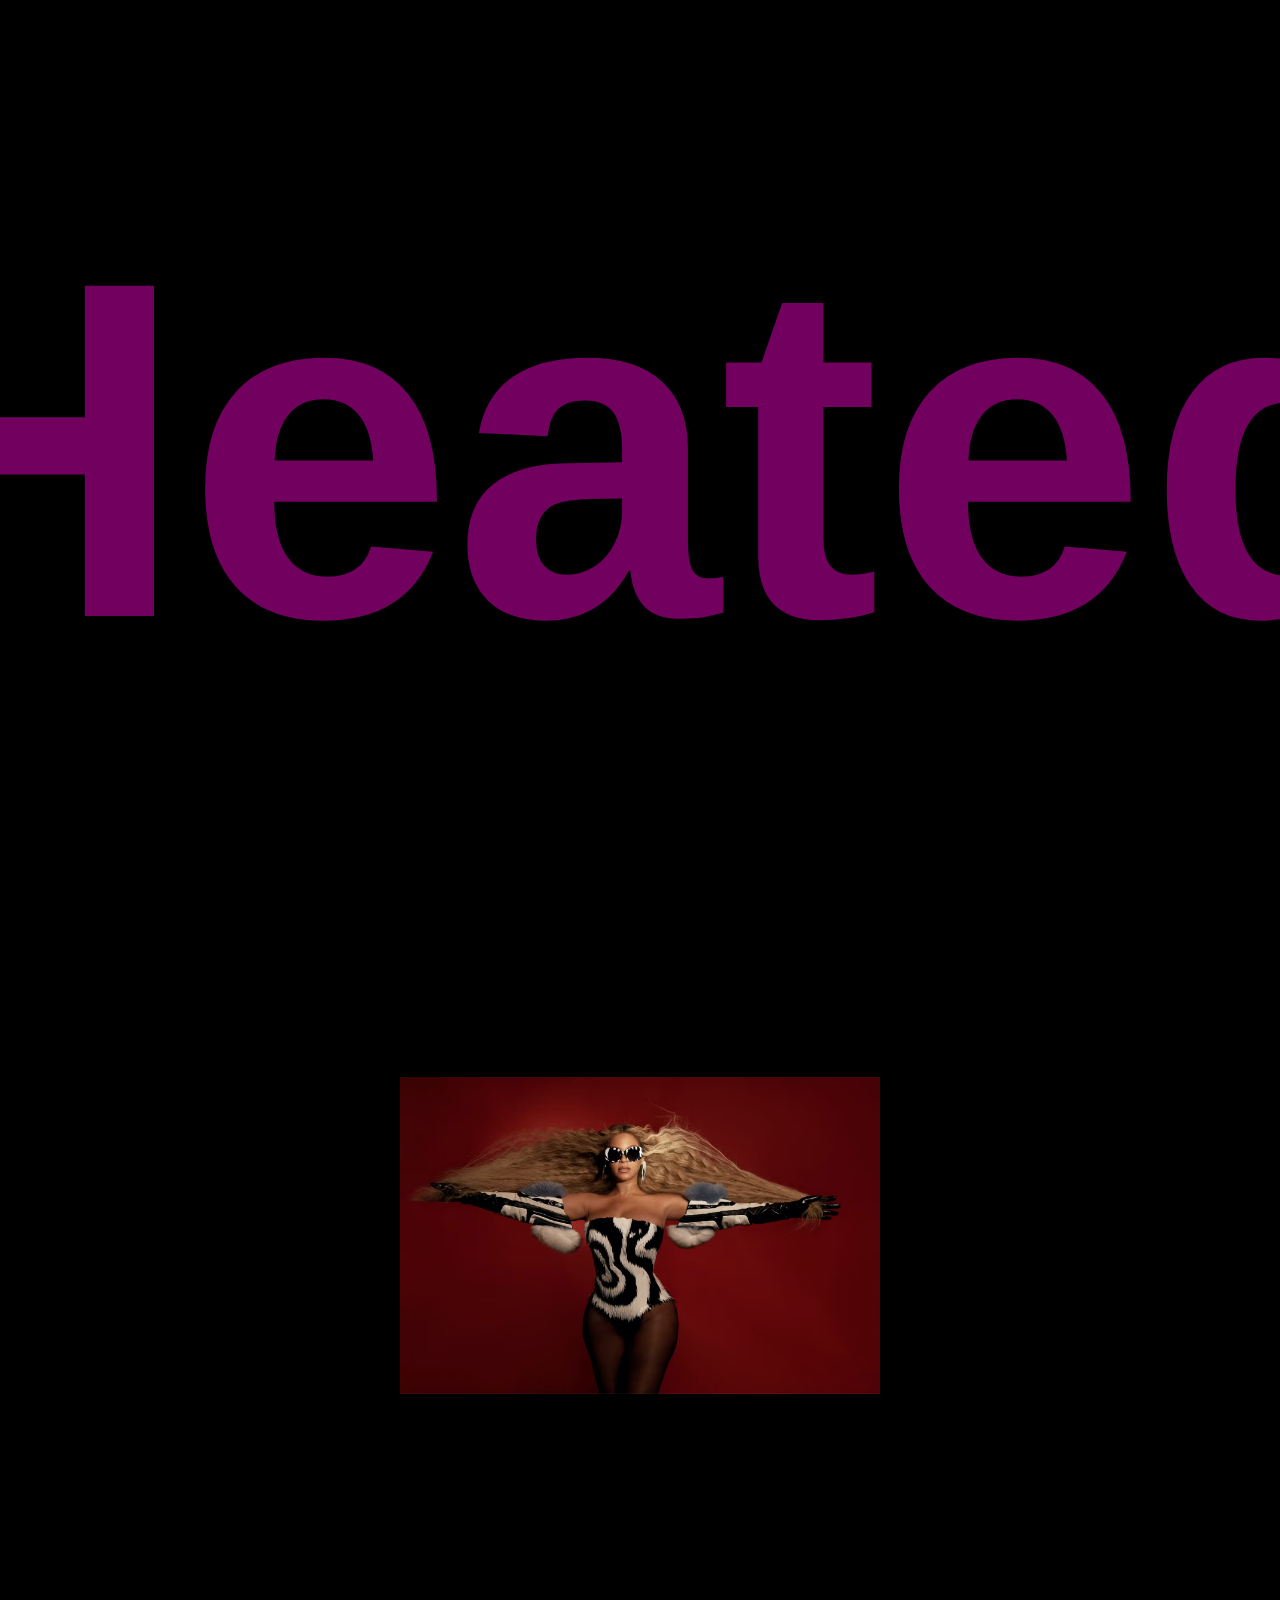
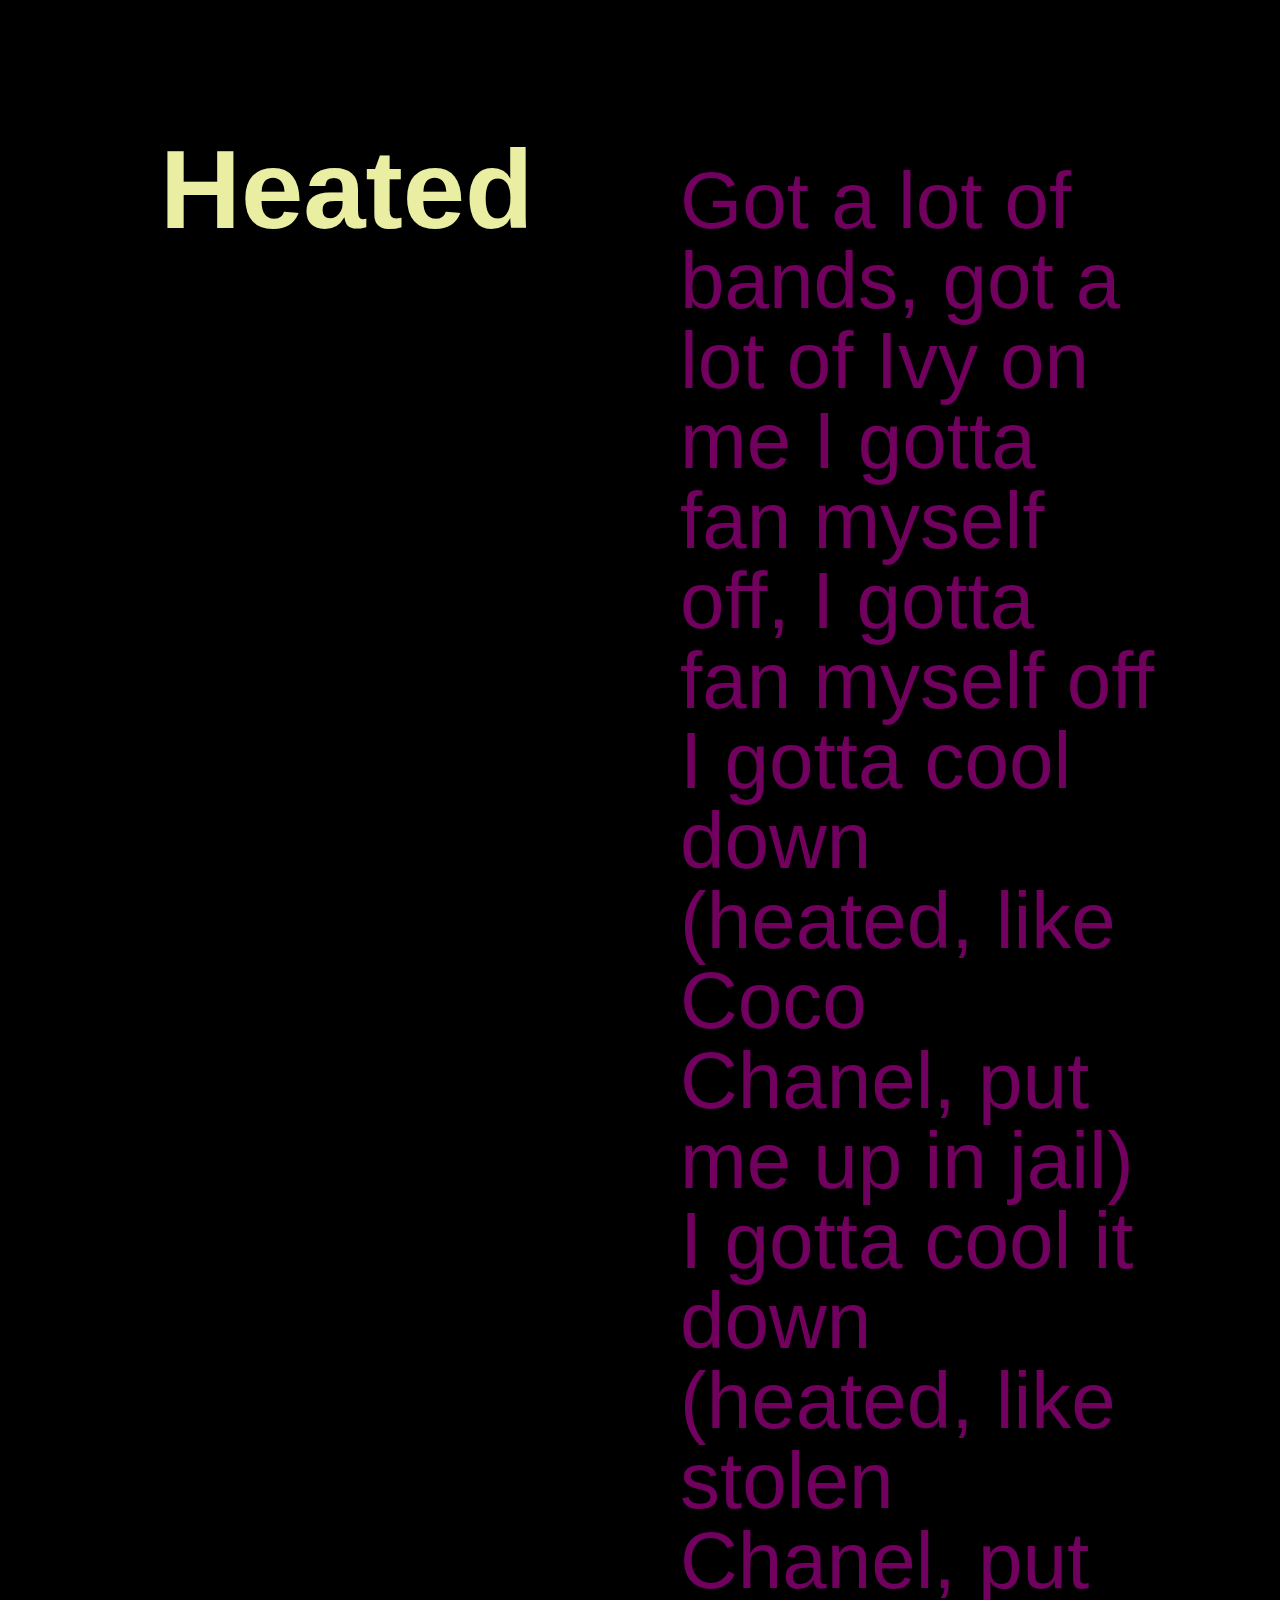
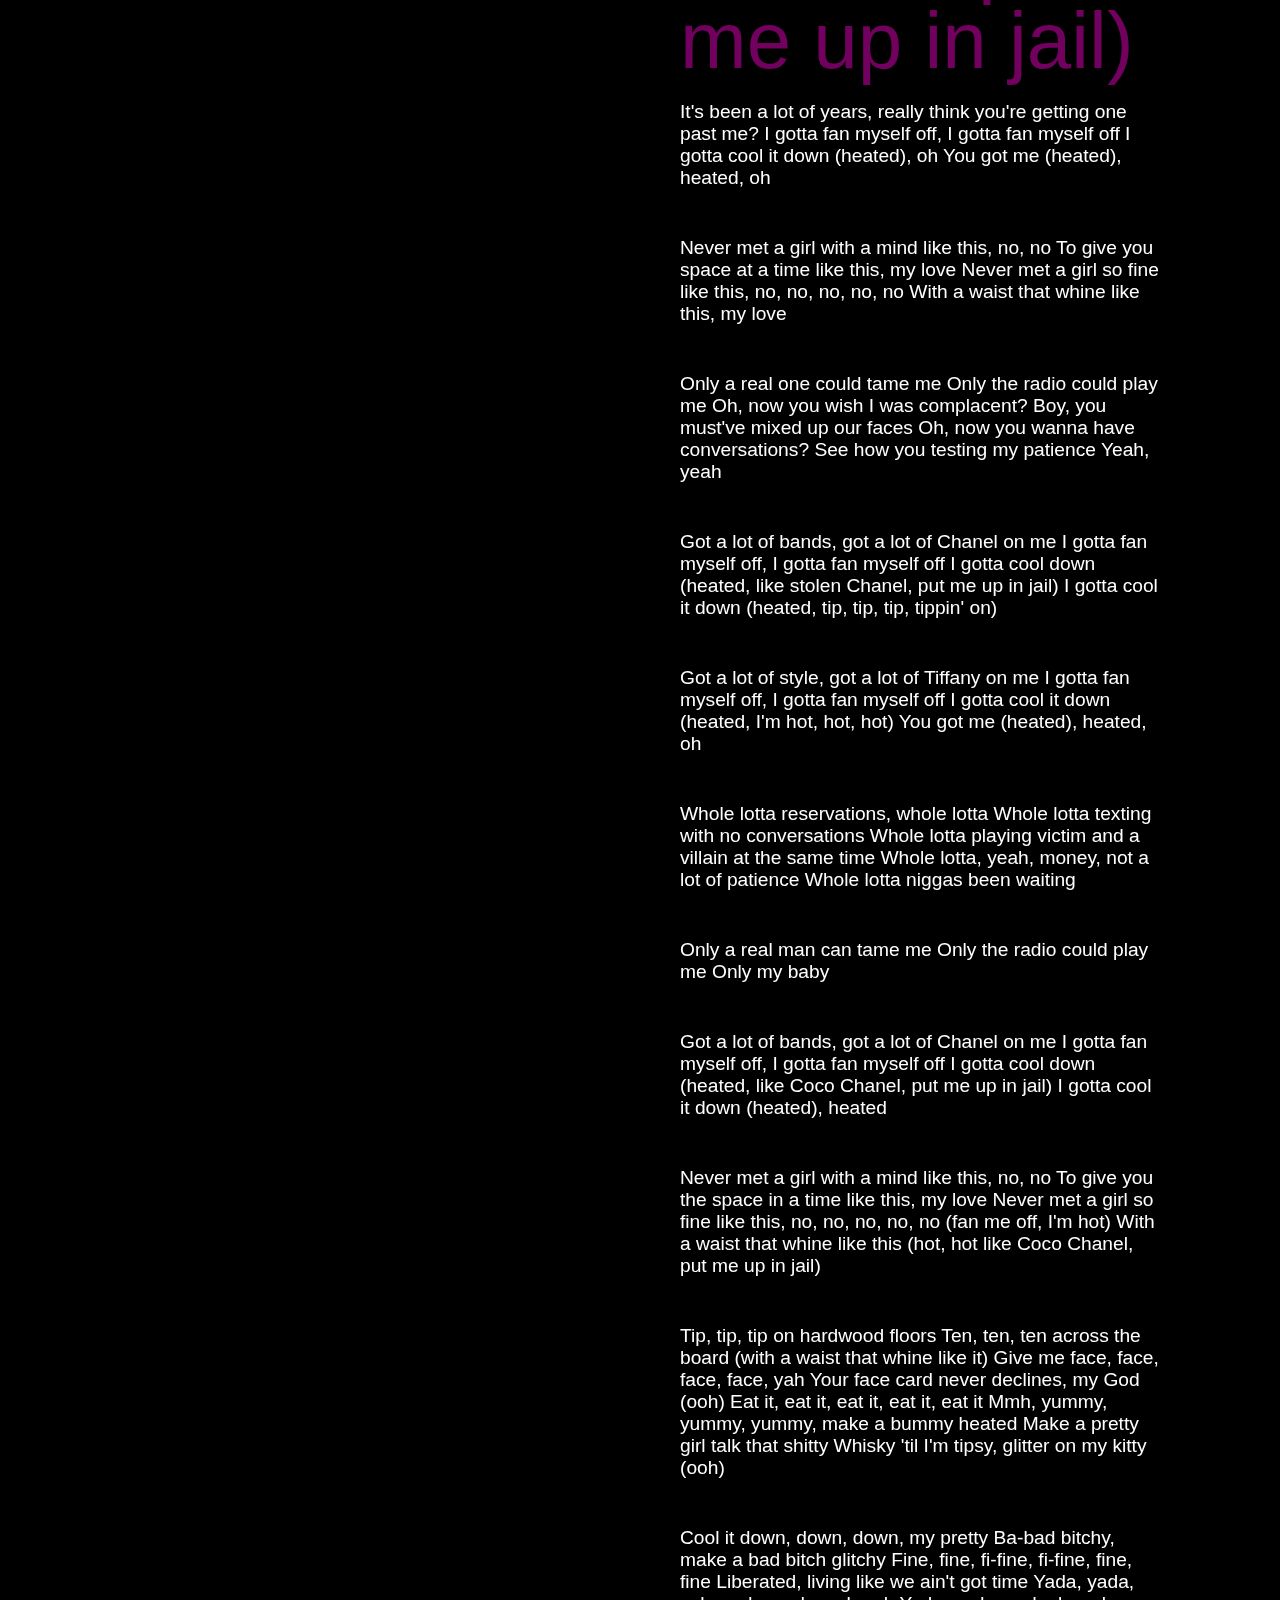
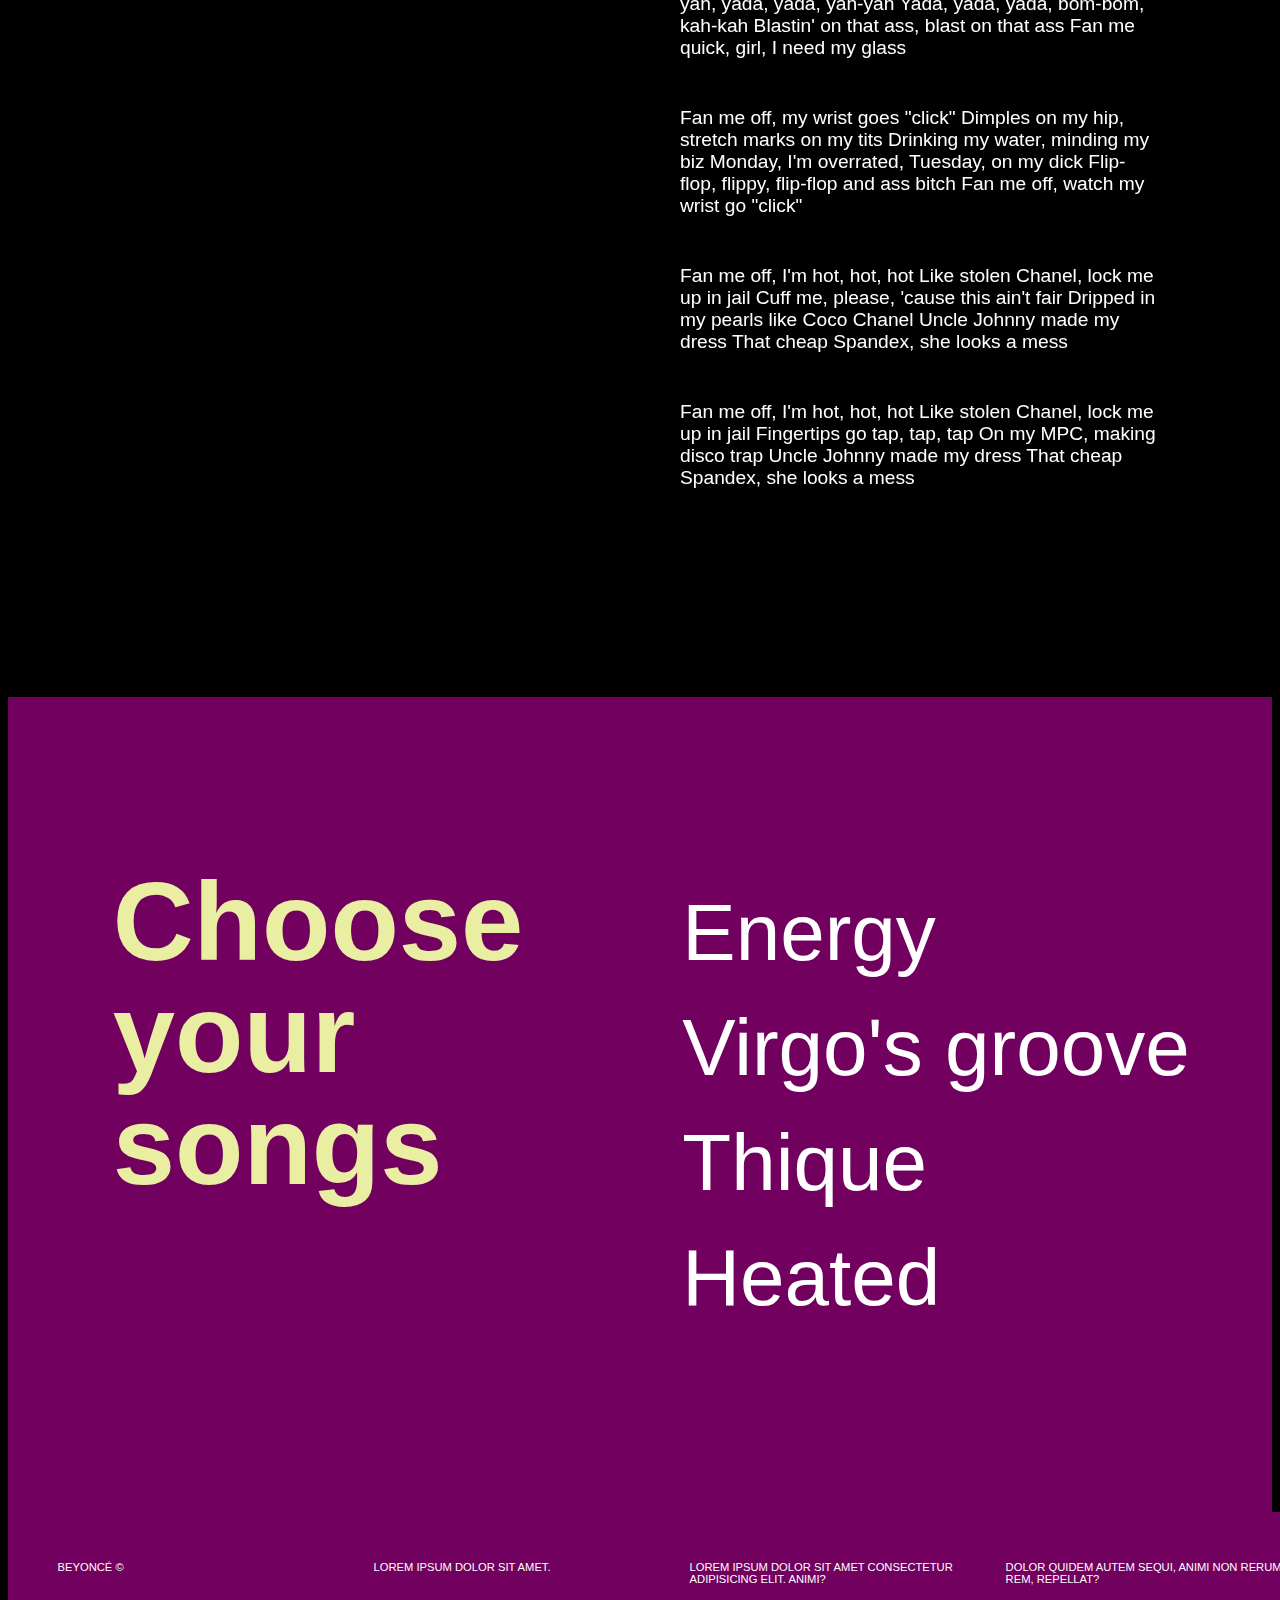
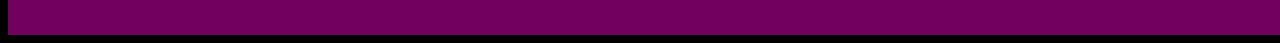
==== heated.html @ 6f000680 "B" ====
<!DOCTYPE html>
<html dir="ltr" lang="en">

<head>
    <meta charset="UTF-8">
    <meta http-equiv="X-UA-Compatible" content="IE=edge">
    <meta name="viewport" content="width=device-width, initial-scale=1.0">
    <title>Renaissance Tour</title>
    <link rel="stylesheet" href="style.css">
</head>

<body>
    <header>
        <h1 class="main-title">Heated</h1>
    </header>

    <section>
        <figure class="left sticky">
            <img src="image/heated.avif" alt="Beyoncé in glitter on a horse">
        </figure>
    </section>

    <section>
        <figure class="left sticky">
            <h1>Heated</h1>
        </figure>
        <article class="right">
            <h2>Got a lot of bands, got a lot of Ivy on me
                I gotta fan myself off, I gotta fan myself off
                I gotta cool down (heated, like Coco Chanel, put me up in jail)
                I gotta cool it down (heated, like stolen Chanel, put me up in jail)</h2>
            <p>It's been a lot of years, really think you're getting one past me?
                I gotta fan myself off, I gotta fan myself off
                I gotta cool it down (heated), oh
                You got me (heated), heated, oh</p>
            <p>Never met a girl with a mind like this, no, no
                To give you space at a time like this, my love
                Never met a girl so fine like this, no, no, no, no, no
                With a waist that whine like this, my love</p>
            <p>Only a real one could tame me
                Only the radio could play me
                Oh, now you wish I was complacent?
                Boy, you must've mixed up our faces
                Oh, now you wanna have conversations?
                See how you testing my patience
                Yeah, yeah</p>
            <p>Got a lot of bands, got a lot of Chanel on me
                I gotta fan myself off, I gotta fan myself off
                I gotta cool down (heated, like stolen Chanel, put me up in jail)
                I gotta cool it down (heated, tip, tip, tip, tippin' on)</p>
            <p>Got a lot of style, got a lot of Tiffany on me
                I gotta fan myself off, I gotta fan myself off
                I gotta cool it down (heated, I'm hot, hot, hot)
                You got me (heated), heated, oh</p>
            <p>Whole lotta reservations, whole lotta
                Whole lotta texting with no conversations
                Whole lotta playing victim and a villain at the same time
                Whole lotta, yeah, money, not a lot of patience
                Whole lotta niggas been waiting</p>
            <p>Only a real man can tame me
                Only the radio could play me
                Only my baby</p>
            <p>Got a lot of bands, got a lot of Chanel on me
                I gotta fan myself off, I gotta fan myself off
                I gotta cool down (heated, like Coco Chanel, put me up in jail)
                I gotta cool it down (heated), heated</p>
            <p>Never met a girl with a mind like this, no, no
                To give you the space in a time like this, my love
                Never met a girl so fine like this, no, no, no, no, no (fan me off, I'm hot)
                With a waist that whine like this (hot, hot like Coco Chanel, put me up in jail)</p>
            <p>Tip, tip, tip on hardwood floors
                Ten, ten, ten across the board (with a waist that whine like it)
                Give me face, face, face, face, yah
                Your face card never declines, my God (ooh)
                Eat it, eat it, eat it, eat it, eat it
                Mmh, yummy, yummy, yummy, make a bummy heated
                Make a pretty girl talk that shitty
                Whisky 'til I'm tipsy, glitter on my kitty (ooh)</p>
            <p>Cool it down, down, down, my pretty
                Ba-bad bitchy, make a bad bitch glitchy
                Fine, fine, fi-fine, fi-fine, fine, fine
                Liberated, living like we ain't got time
                Yada, yada, yah, yada, yada, yah-yah
                Yada, yada, yada, bom-bom, kah-kah
                Blastin' on that ass, blast on that ass
                Fan me quick, girl, I need my glass</p>
            <p>Fan me off, my wrist goes "click"
                Dimples on my hip, stretch marks on my tits
                Drinking my water, minding my biz
                Monday, I'm overrated, Tuesday, on my dick
                Flip-flop, flippy, flip-flop and ass bitch
                Fan me off, watch my wrist go "click"</p>
            <p>Fan me off, I'm hot, hot, hot
                Like stolen Chanel, lock me up in jail
                Cuff me, please, 'cause this ain't fair
                Dripped in my pearls like Coco Chanel
                Uncle Johnny made my dress
                That cheap Spandex, she looks a mess</p>
            <p>Fan me off, I'm hot, hot, hot
                Like stolen Chanel, lock me up in jail
                Fingertips go tap, tap, tap
                On my MPC, making disco trap
                Uncle Johnny made my dress
                That cheap Spandex, she looks a mess</p>
        </article>
    </section>

    <section class="darkerbg">
        <figure class="left sticky">
            <h1>Choose
                your
                songs
            </h1>
        </figure>
        <article>
            <nav class="nav">
                <a href="index.html#opening">Energy</a>
                <a href="virgo.html">Virgo's groove</a>
                <a href="thique.html">Thique</a>
                <a href="heated.html">Heated</a>
            </nav>
        </article>
    </section>

    <footer>
        <div>Beyoncé ©</div>
        <div>Lorem ipsum dolor sit amet.</div>
        <div>Lorem ipsum dolor sit amet consectetur adipisicing elit. Animi?</div>
        <div>Dolor quidem autem sequi, animi non rerum. Rem, repellat?</div>
    </footer>
</body>

</html>
---- style.css ----
body {
    font-size: 1vmin;
    color: #fff;
    background-color: #000000;
    font-family: Gotham, Arial, Helvetica, sans-serif;
}

nav {
    font-family: "zuume-edge", sans-serif;
    font-weight: 400;
    font-style: normal;
    color: #fff;
    background-color: #71005F;
    font-size: 5rem;
    line-height: 5rem;
    margin: 0 0 1rem;
    padding-left: 2rem;
    display: flex;
    flex-direction: column;
    justify-content: space-between;
}

.nav a:link {
    background-color: #71005F;
    color: #fff;
    font-family: "zuume-edge", sans-serif;
    font-weight: 400;
    text-decoration: none;
    padding: 1.1rem;
}
.nav a:visited {
    color:#eee;
} 
.nav a:hover {
    color:#E9EEA2;
}

header {
    width: 100%;
    height: 100vh;
    display: flex;
    justify-content: center;
    align-items: center;
    background: fixed no-repeat center center;
    background-size: cover;
}

article.side {
    background-color: #E9EEA2;
    max-width: 600px;
    width: 100%;
    height: auto;
    margin-left: 4rem;
    border-left: .3px solid #fff;
    padding-left: 2rem;
    display: flex;
    flex-direction: column;
    justify-content: space-between;
}

h1 {
    font-family: blenny, sans-serif;
    font-style: normal;
    font-weight: 900;
    font-size: 7rem;
    line-height: 7rem;
    margin: 0 0 1rem;
    color: #E9EEA2;
}

h1.main-title {
    font-family: blenny, sans-serif;
    font-weight: 900;
    font-size: 30rem;
    line-height: 15rem;
    color: #71005F;
    margin-left: 3 rem;
}

h2 {
    font-family: "zuume-edge", sans-serif;
    font-weight: 400;
    font-style: normal;
    color: #71005F;
    font-size: 5rem;
    line-height: 5rem;
    margin: 0 0 1rem;
}

p {
    font-family: Gotham, Arial, Helvetica, sans-serif;
    font-size: 1.2rem;
    margin-bottom: 3rem;
}

figure img {
    width: 100%;
}

section {
    display: flex;
    justify-content: center;
    align-items: baseline;
    padding: 10rem 2rem;
    position: relative;
}

.left,
.right {
    width: 40%;
}


.sticky { 
   position: sticky;
    top: 200px;
}

.darkerbg {
    background-color: #71005F;
}

footer {
    font-family: Gotham, Arial, Helvetica, sans-serif;
    font-size: 0.7rem;
    width: 100%;
    display: flex;
    justify-content: space-between;
    padding: 2rem;
    background-color: #71005F;
}

footer div {
    flex: 1 20%;
    padding: 1.1rem;
    text-transform: uppercase;}
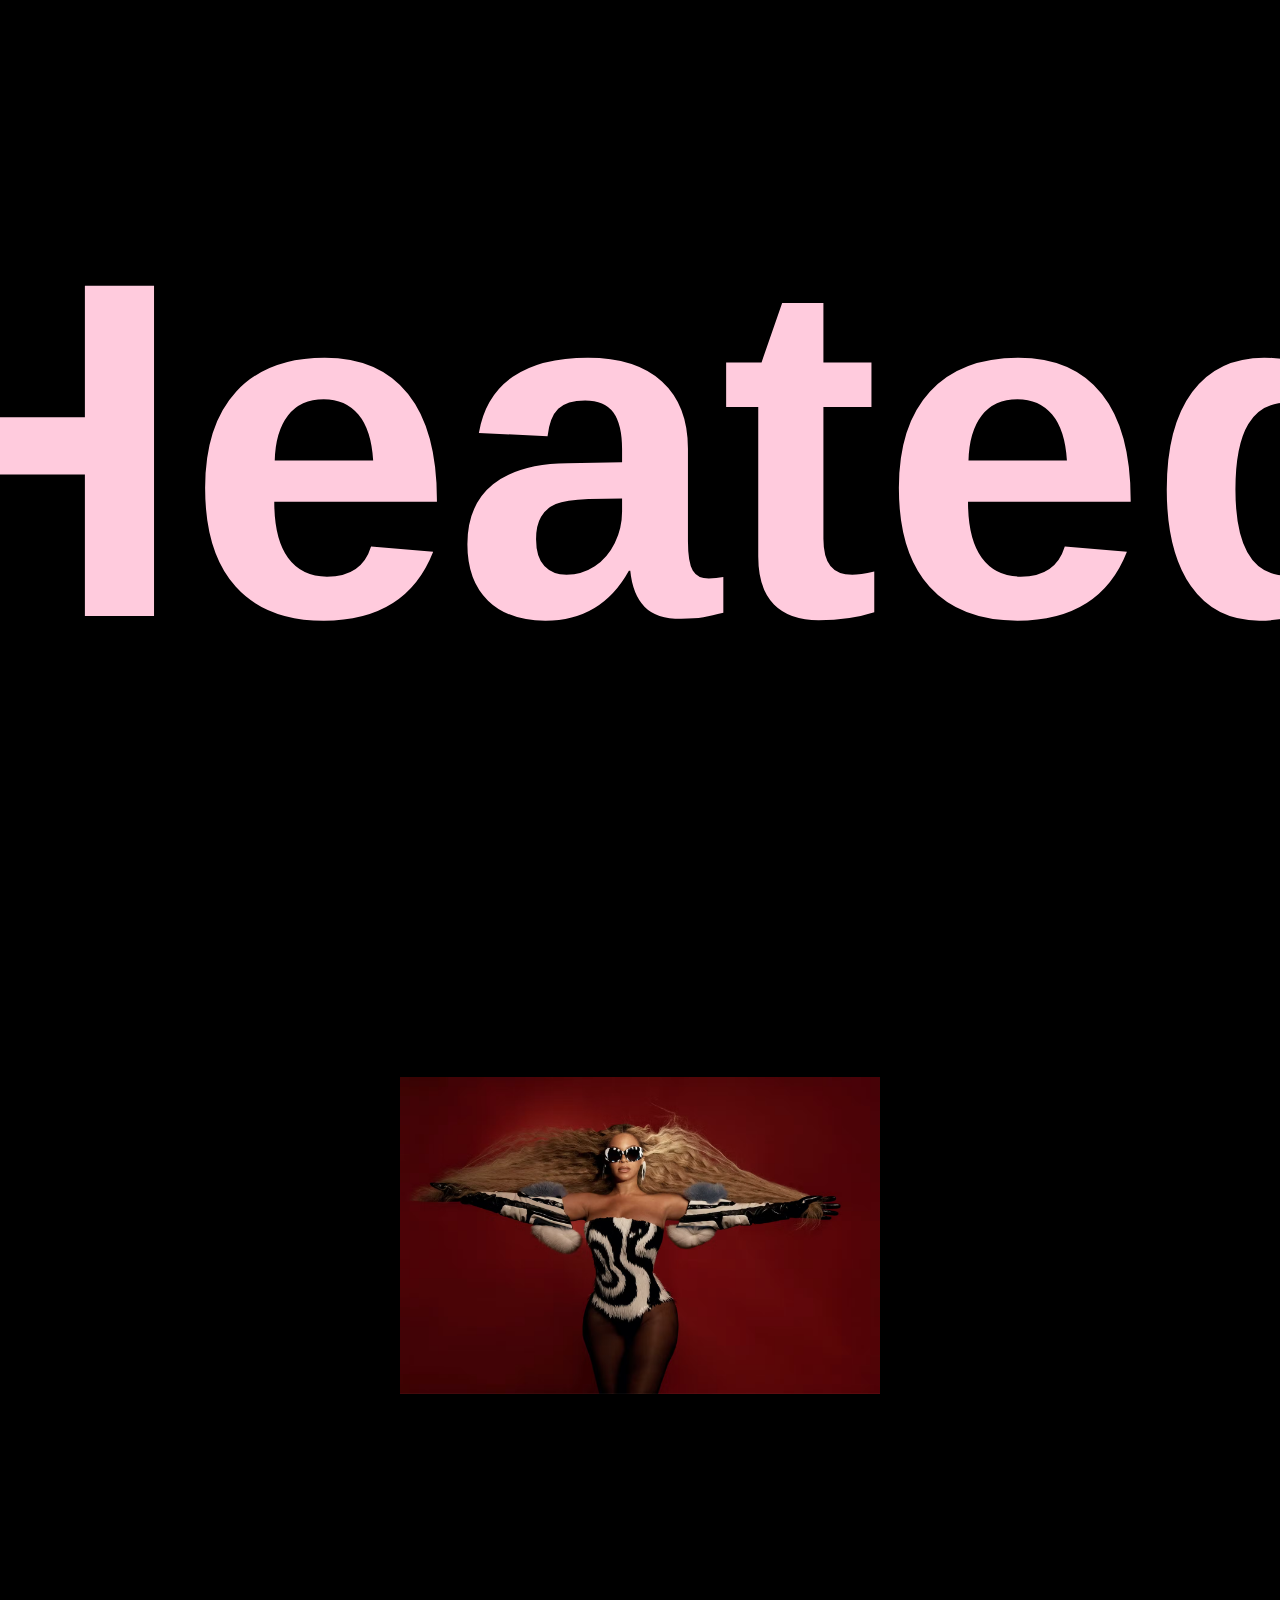
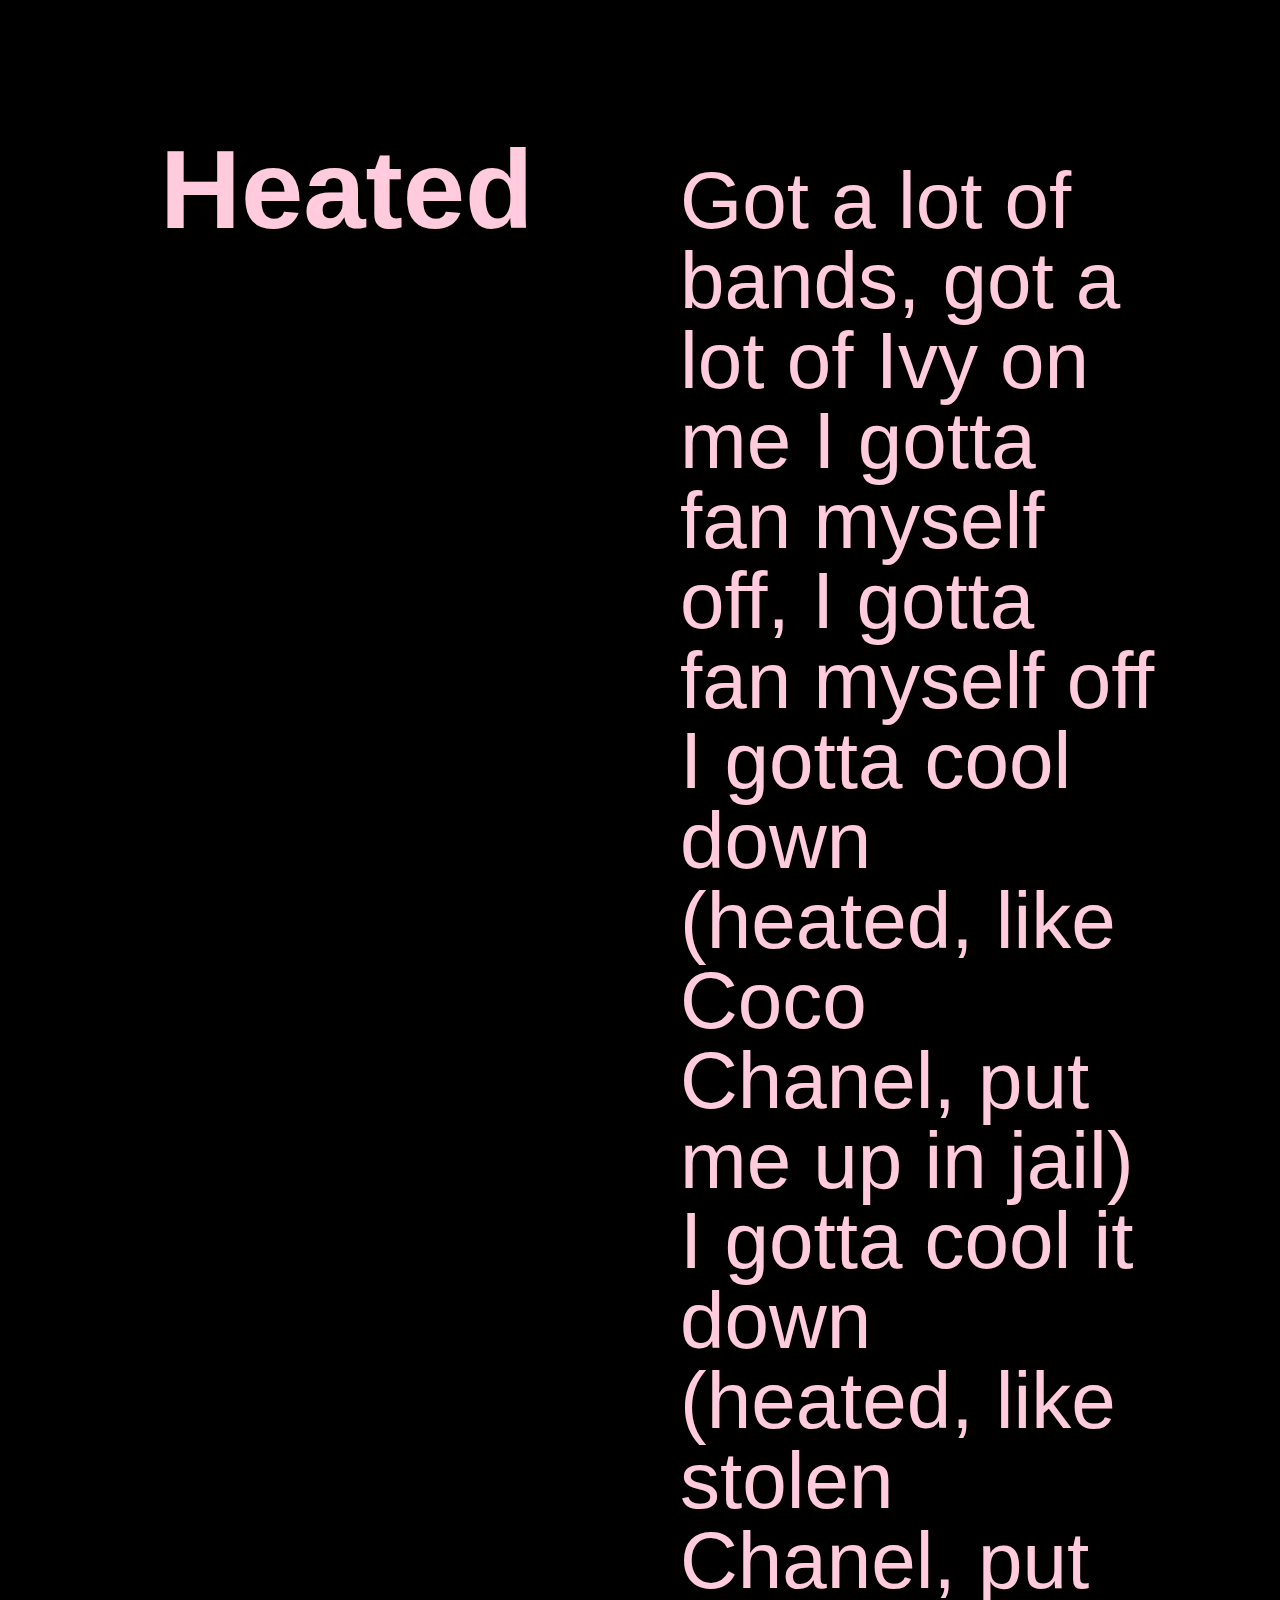
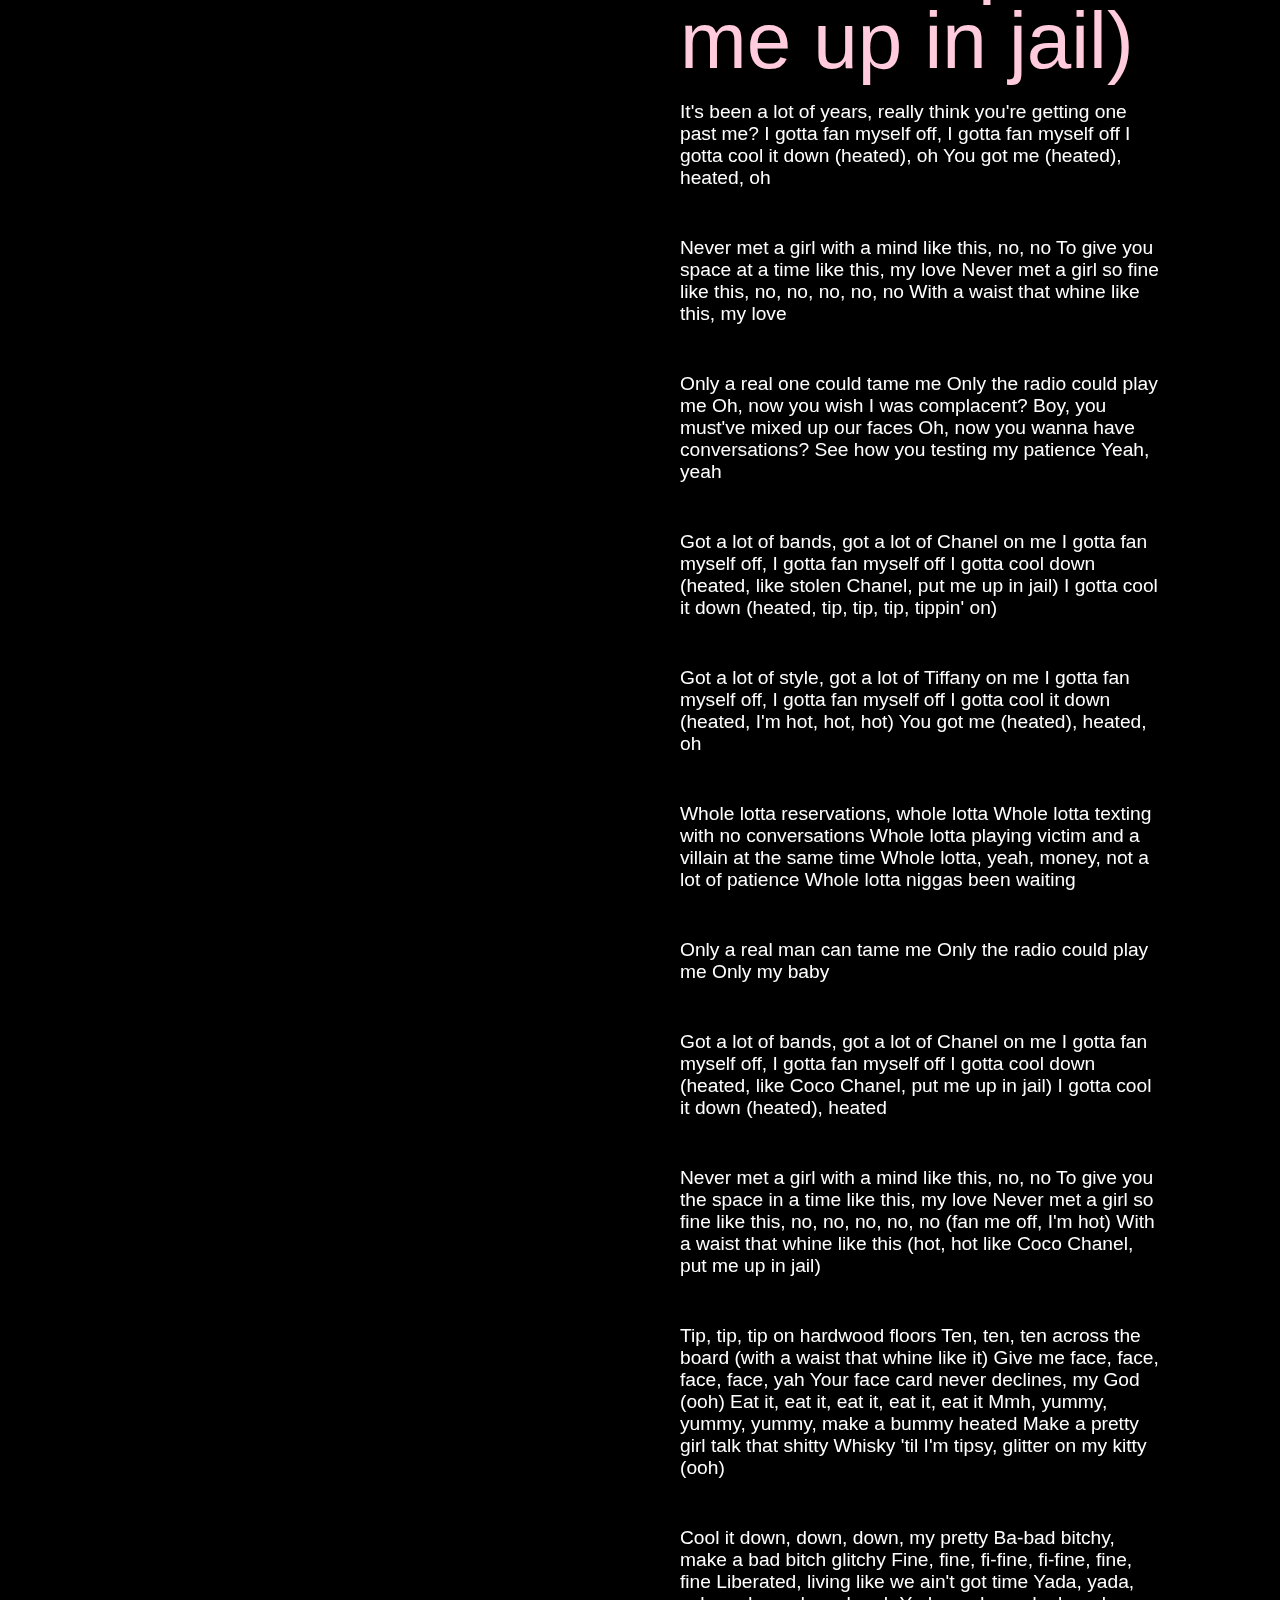
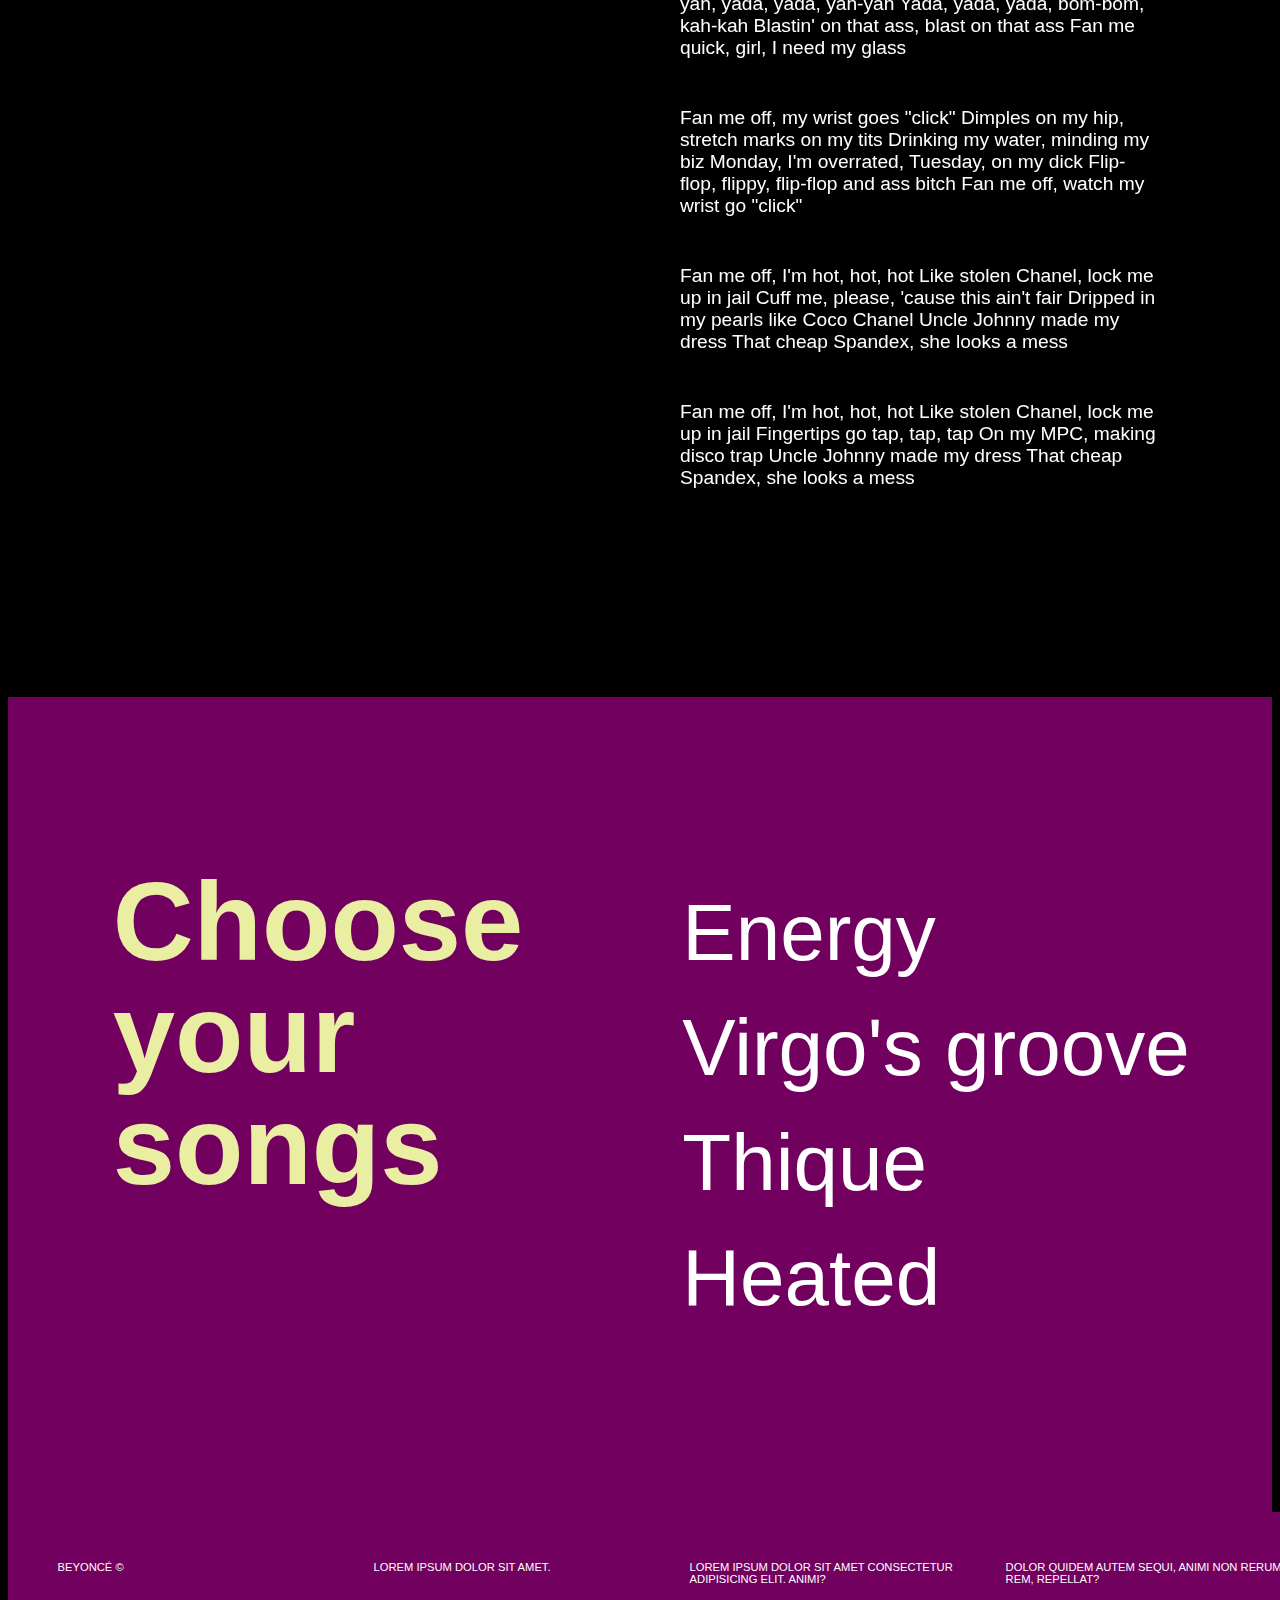
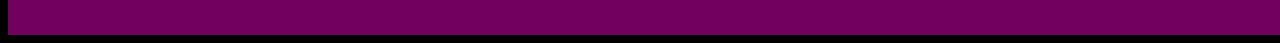
==== commit 8c2868df: "final-a rendre" ====
--- a/heated.html
+++ b/heated.html
@@ -7,25 +7,26 @@
     <meta name="viewport" content="width=device-width, initial-scale=1.0">
     <title>Renaissance Tour</title>
     <link rel="stylesheet" href="style.css">
+    <link rel="stylesheet" href="animation.css">
 </head>
 
 <body>
     <header>
-        <h1 class="main-title">Heated</h1>
+        <h1 class="main-title-heated">Heated</h1>
     </header>
 
     <section>
         <figure class="left sticky">
-            <img src="image/heated.avif" alt="Beyoncé in glitter on a horse">
+            <img src="image/heated.avif" alt="Beyoncé dressed in black and white with arms open">
         </figure>
     </section>
 
     <section>
         <figure class="left sticky">
-            <h1>Heated</h1>
+            <h1 class="heated">Heated</h1>
         </figure>
         <article class="right">
-            <h2>Got a lot of bands, got a lot of Ivy on me
+            <h2 class="heated">Got a lot of bands, got a lot of Ivy on me
                 I gotta fan myself off, I gotta fan myself off
                 I gotta cool down (heated, like Coco Chanel, put me up in jail)
                 I gotta cool it down (heated, like stolen Chanel, put me up in jail)</h2>
@@ -105,7 +106,7 @@
         </article>
     </section>
 
-    <section class="darkerbg">
+    <section class="navbackground">
         <figure class="left sticky">
             <h1>Choose
                 your
--- a/style.css
+++ b/style.css
@@ -28,11 +28,13 @@
     text-decoration: none;
     padding: 1.1rem;
 }
+
 .nav a:visited {
-    color:#eee;
-} 
+    color: #eee;
+}
+
 .nav a:hover {
-    color:#E9EEA2;
+    color: #E9EEA2;
 }
 
 header {
@@ -68,12 +70,64 @@
     color: #E9EEA2;
 }
 
+h1.virgo {
+    color: #188FA7;
+}
+h2.virgo {
+    color: #188FA7;
+}
+
+h1.thique {
+    color: #4EA699;
+}
+h2.thique {
+    color: #4EA699;
+}
+
+h2.energy {
+    color: #E9EEA2;
+}
+
+h1.heated {
+    color: #FFCBDD;
+}
+h2.heated {
+    color: #FFCBDD;
+}
+
 h1.main-title {
     font-family: blenny, sans-serif;
     font-weight: 900;
     font-size: 30rem;
     line-height: 15rem;
     color: #71005F;
+    margin-left: 3 rem;
+}
+
+h1.main-title-virgo {
+    font-family: blenny, sans-serif;
+    font-weight: 900;
+    font-size: 30rem;
+    line-height: 15rem;
+    color: #188FA7;
+    margin-left: 3 rem;
+}
+
+h1.main-title-thique {
+    font-family: blenny, sans-serif;
+    font-weight: 900;
+    font-size: 30rem;
+    line-height: 15rem;
+    color: #4EA699;
+    margin-left: 3 rem;
+}
+
+h1.main-title-heated {
+    font-family: blenny, sans-serif;
+    font-weight: 900;
+    font-size: 30rem;
+    line-height: 15rem;
+    color: #FFCBDD;
     margin-left: 3 rem;
 }
 
@@ -111,12 +165,12 @@
 }
 
 
-.sticky { 
-   position: sticky;
+.sticky {
+    position: sticky;
     top: 200px;
 }
 
-.darkerbg {
+.navbackground {
     background-color: #71005F;
 }
 
@@ -133,4 +187,5 @@
 footer div {
     flex: 1 20%;
     padding: 1.1rem;
-    text-transform: uppercase;}+    text-transform: uppercase;
+}--- a/animation.css
+++ b/animation.css
@@ -0,0 +1,3 @@
+html {
+    scroll-behavior: smooth;
+}